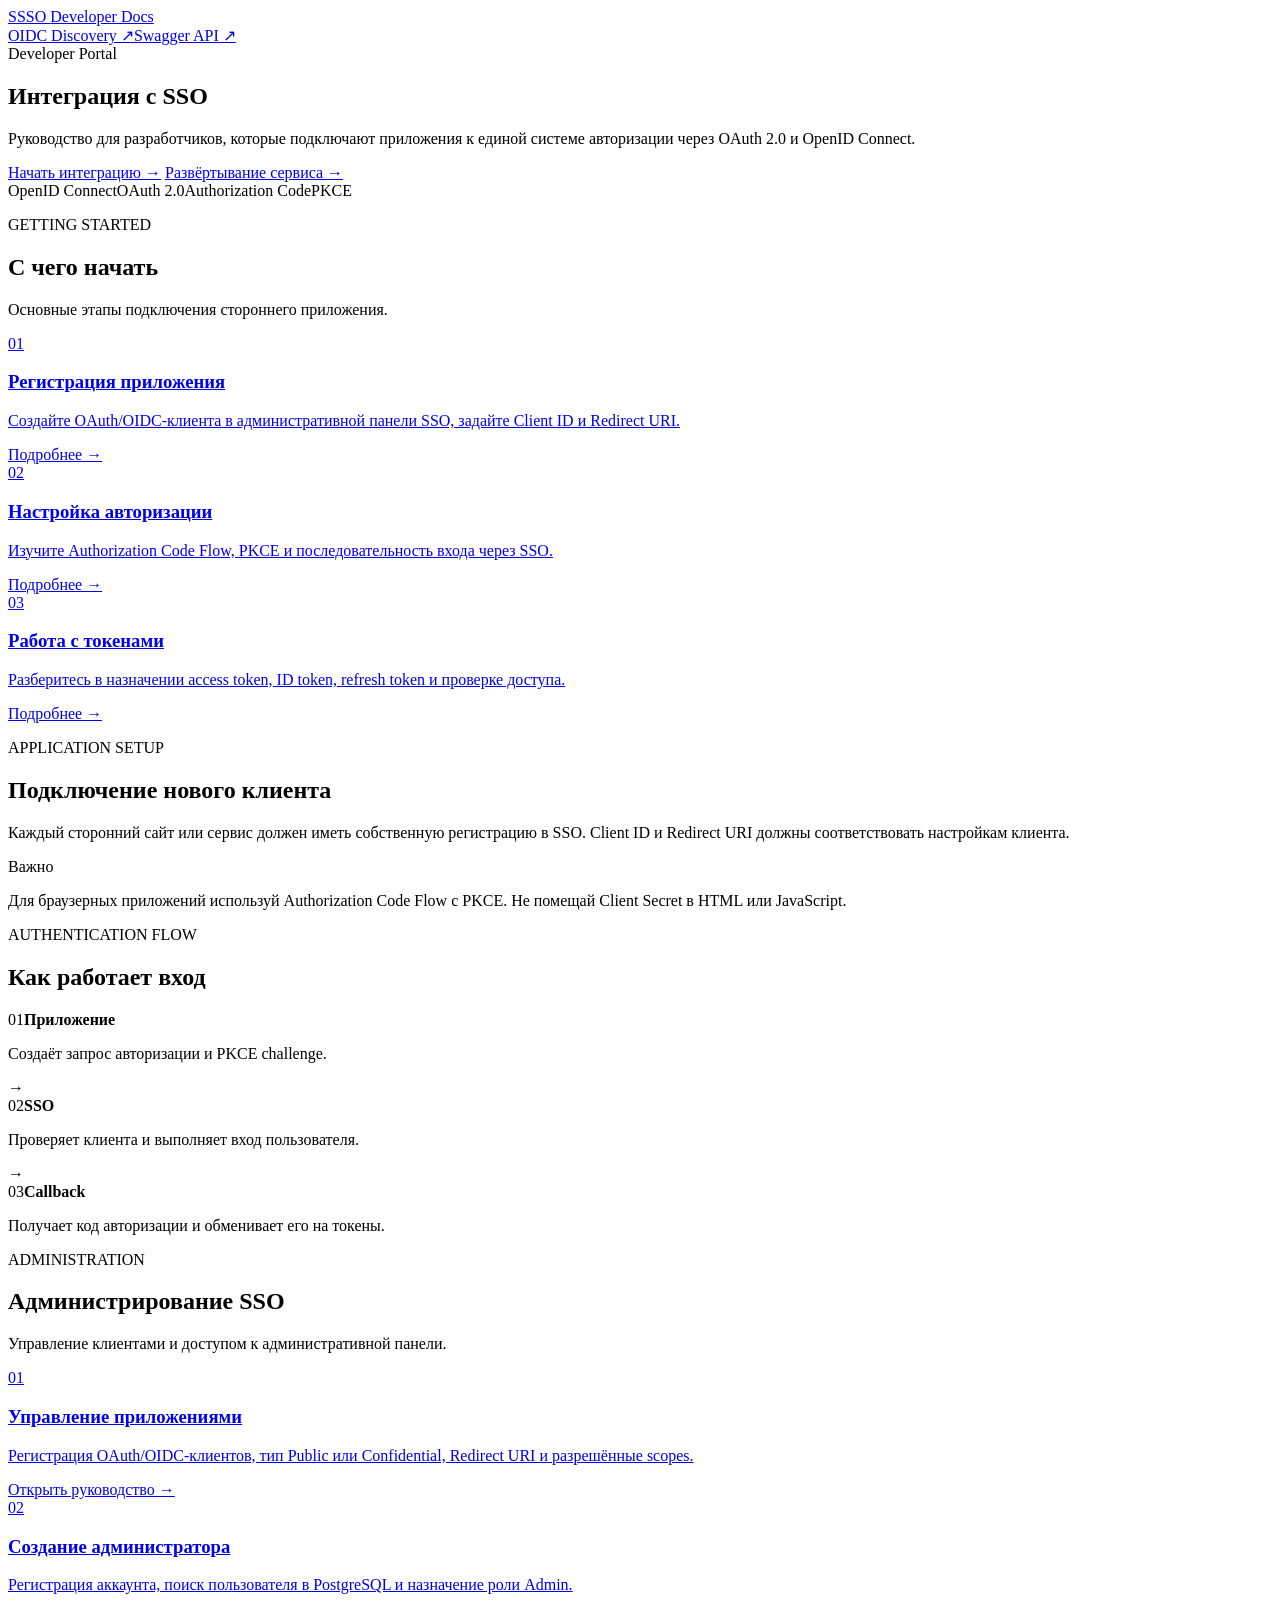
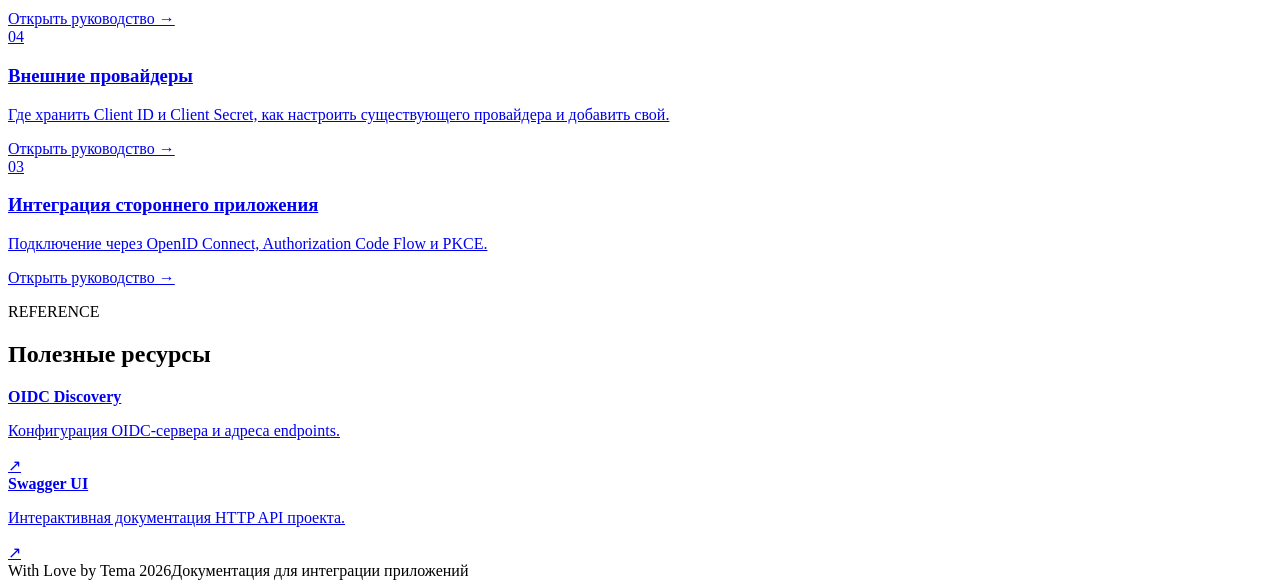
==== index.html @ 97f21097 "Add docs for SSO Service" ====
<!doctype html>
<html lang="ru">
  <head>
    <meta charset="UTF-8" />
    <meta name="viewport" content="width=device-width, initial-scale=1" />
    <meta
      name="description"
      content="Документация SSO: OpenID Connect, OAuth 2.0, управление приложениями и администраторами."
    />
    <title>SSO Developer Docs</title>
    <link rel="stylesheet" href="./assets/docs.css" />
  </head>
  <body>
    <header class="topbar">
      <a class="brand" href="./index.html"
        ><span class="brand-icon">S</span
        ><span>SSO <span class="brand-muted">Developer Docs</span></span></a
      >
      <nav class="top-links">
        <a
          href="/.well-known/openid-configuration"
          target="_blank"
          rel="noreferrer"
          >OIDC Discovery ↗</a
        ><a
          href="/https:/https://swagger.io/product/?utm_source=google-paid&utm_medium=ppcg&utm_campaign=G+-+API+Hub+-+EMEA+-+NB&utm_term=generate%20api%20docs&utm_content=p&gclsrc=aw.ds&gad_source=1&gad_campaignid=22683279347&gbraid=0AAAAAD_lD12zWkUJng0uIeeUPPzYpcs_p&gclid=CjwKCAjw56zWBhB0EiwAdPOQOXwqYuTYtVaJOTrjmv5AyWUm6wHP_3hbpvoW6pRuafMUylr0GKpf4hoCHOYQAvD_BwE.io/product/?utm_source=google-paid&utm_medium=ppcg&utm_campaign=G+-+API+Hub+-+EMEA+-+NB&utm_term=generate%20api%20docs&utm_content=p&gclsrc=aw.ds&gad_source=1&gad_campaignid=22683279347&gbraid=0AAAAAD_lD12zWkUJng0uIeeUPPzYpcs_p&gclid=CjwKCAjw56zWBhB0EiwAdPOQOXwqYuTYtVaJOTrjmv5AyWUm6wHP_3hbpvoW6pRuafMUylr0GKpf4hoCHOYQAvD_BwE"
          class="nav-button"
          >Swagger API ↗</a
        >
      </nav>
    </header>
    <main>
      <section class="hero">
        <div class="eyebrow">
          <span class="status-dot"></span>    Developer Portal     </div>
        <h1>Интеграция с <span>SSO</span></h1>
        <p class="hero-description">
          Руководство для разработчиков, которые подключают приложения к единой
          системе авторизации через OAuth 2.0 и OpenID Connect.
        </p>
        <div class="hero-actions">
          <a class="button button-primary" href="#quick-start"
            >Начать интеграцию <span>→</span></a
        </div>
        <a class="button button-secondary" href="./deployment.html"
            >Развёртывание сервиса <span>→</span></a
        </div>
        <div class="protocols">
          <span>OpenID Connect</span><span>OAuth 2.0</span
          ><span>Authorization Code</span><span>PKCE</span>
        </div>
      </section>
      <section class="section" id="quick-start">
        <div class="section-heading">
          <div>
            <p class="section-label">GETTING STARTED</p>
            <h2>С чего начать</h2>
          </div>
          <p>Основные этапы подключения стороннего приложения.</p>
        </div>
        <div class="cards">
          <a class="card" href="./applications.html"
            ><div class="card-number">01</div>
            <h3>Регистрация приложения</h3>
            <p>
              Создайте OAuth/OIDC-клиента в административной панели SSO, задайте
              Client ID и Redirect URI.
            </p>
            <span class="card-link">Подробнее →</span></a
          >
          <a class="card" href="./integration.html#authorization"
            ><div class="card-number">02</div>
            <h3>Настройка авторизации</h3>
            <p>
              Изучите Authorization Code Flow, PKCE и последовательность входа
              через SSO.
            </p>
            <span class="card-link">Подробнее →</span></a
          >
          <a class="card" href="./integration.html#tokens"
            ><div class="card-number">03</div>
            <h3>Работа с токенами</h3>
            <p>
              Разберитесь в назначении access token, ID token, refresh token и
              проверке доступа.
            </p>
            <span class="card-link">Подробнее →</span></a
          >
        </div>
      </section>
      <section class="section">
        <div class="info-panel">
          <div>
            <p class="section-label">APPLICATION SETUP</p>
            <h2>Подключение нового клиента</h2>
            <p>
              Каждый сторонний сайт или сервис должен иметь собственную
              регистрацию в SSO. Client ID и Redirect URI должны соответствовать
              настройкам клиента.
            </p>
          </div>
          <div class="info-aside">
            <span class="aside-label">Важно</span>
            <p>
              Для браузерных приложений используй Authorization Code Flow с
              PKCE. Не помещай Client Secret в HTML или JavaScript.
            </p>
          </div>
        </div>
      </section>
      <section class="section" id="authorization">
        <div class="section-heading">
          <div>
            <p class="section-label">AUTHENTICATION FLOW</p>
            <h2>Как работает вход</h2>
          </div>
        </div>
        <div class="flow">
          <div class="flow-step">
            <span>01</span><strong>Приложение</strong>
            <p>Создаёт запрос авторизации и PKCE challenge.</p>
          </div>
          <div class="flow-arrow">→</div>
          <div class="flow-step">
            <span>02</span><strong>SSO</strong>
            <p>Проверяет клиента и выполняет вход пользователя.</p>
          </div>
          <div class="flow-arrow">→</div>
          <div class="flow-step">
            <span>03</span><strong>Callback</strong>
            <p>Получает код авторизации и обменивает его на токены.</p>
          </div>
        </div>
      </section>
      <section class="section" id="administration">
        <div class="section-heading">
          <div>
            <p class="section-label">ADMINISTRATION</p>
            <h2>Администрирование SSO</h2>
          </div>
          <p>Управление клиентами и доступом к административной панели.</p>
        </div>
        <div class="cards">
          <a class="card" href="./applications.html"
            ><div class="card-number">01</div>
            <h3>Управление приложениями</h3>
            <p>
              Регистрация OAuth/OIDC-клиентов, тип Public или Confidential,
              Redirect URI и разрешённые scopes.
            </p>
            <span class="card-link">Открыть руководство →</span></a
          >
          <a class="card" href="./administration.html"
            ><div class="card-number">02</div>
            <h3>Создание администратора</h3>
            <p>
              Регистрация аккаунта, поиск пользователя в PostgreSQL и назначение
              роли Admin.
            </p>
            <span class="card-link">Открыть руководство →</span></a
          >
          <a class="card" href="./providers.html"
            ><div class="card-number">04</div>
            <h3>Внешние провайдеры</h3>
            <p>
              Где хранить Client ID и Client Secret, как настроить существующего
              провайдера и добавить свой.
            </p>
            <span class="card-link">Открыть руководство →</span></a
          >
          <a class="card" href="./integration.html"
            ><div class="card-number">03</div>
            <h3>Интеграция стороннего приложения</h3>
            <p>
              Подключение через OpenID Connect, Authorization Code Flow и PKCE.
            </p>
            <span class="card-link">Открыть руководство →</span></a
          >
        </div>
      </section>
      <!-- <section class="section" id="quick-links">
        <div class="section-heading">
          <div>
            <p class="section-label">QUICK ACCESS</p>
            <h2>Быстрые ссылки</h2>
          </div>
          <p>Основные страницы локального SSO-проекта.</p>
        </div>
        <div class="resource-list">
          <a class="resource" href="/Admin/Applications"
            ><div>
              <strong>Админ-панель</strong>
              <p>
                Управление зарегистрированными OAuth/OIDC-приложениями.
                Требуется роль Admin.
              </p>
            </div>
            <span>↗</span></a
          >
          <a class="resource" href="/oauth-test.html"
            ><div>
              <strong>Локальная тестовая страница</strong>
              <p>Проверка OAuth, PKCE и работы токенов.</p>
            </div>
            <span>↗</span></a
          >
          <a class="resource" href="/Account/Login"
            ><div>
              <strong>Авторизация / вход</strong>
              <p>Страница входа в аккаунт SSO.</p>
            </div>
            <span>↗</span></a
          >
          <a class="resource" href="/Account/Logout"
            ><div>
              <strong>Выход из аккаунта</strong>
              <p>Маршрут выхода. Может требовать POST-запрос.</p>
            </div>
            <span>↗</span></a
          >
          <a class="resource" href="/"
            ><div>
              <strong>Главная локального проекта</strong>
              <p>Корневой адрес запущенного SSO-сервиса.</p>
            </div>
            <span>↗</span></a
          >
        </div>
      </section> -->

      <section class="section" id="tokens">
        <div class="section-heading">
          <div>
            <p class="section-label">REFERENCE</p>
            <h2>Полезные ресурсы</h2>
          </div>
        </div>
        <div class="resource-list">
          <a
            class="resource"
            href="https://openid.net/specs/openid-connect-discovery-1_0.html"
            target="_blank"
            rel="noreferrer"
            ><div>
              <strong>OIDC Discovery</strong>
              <p>Конфигурация OIDC-сервера и адреса endpoints.</p>
            </div>
            <span>↗</span></a
          >
          <a
            class="resource"
            href="/https:/https://swagger.io/product/?utm_source=google-paid&utm_medium=ppcg&utm_campaign=G+-+API+Hub+-+EMEA+-+NB&utm_term=generate%20api%20docs&utm_content=p&gclsrc=aw.ds&gad_source=1&gad_campaignid=22683279347&gbraid=0AAAAAD_lD12zWkUJng0uIeeUPPzYpcs_p&gclid=CjwKCAjw56zWBhB0EiwAdPOQOXwqYuTYtVaJOTrjmv5AyWUm6wHP_3hbpvoW6pRuafMUylr0GKpf4hoCHOYQAvD_BwE.io/product/?utm_source=google-paid&utm_medium=ppcg&utm_campaign=G+-+API+Hub+-+EMEA+-+NB&utm_term=generate%20api%20docs&utm_content=p&gclsrc=aw.ds&gad_source=1&gad_campaignid=22683279347&gbraid=0AAAAAD_lD12zWkUJng0uIeeUPPzYpcs_p&gclid=CjwKCAjw56zWBhB0EiwAdPOQOXwqYuTYtVaJOTrjmv5AyWUm6wHP_3hbpvoW6pRuafMUylr0GKpf4hoCHOYQAvD_BwE"
            ><div>
              <strong>Swagger UI</strong>
              <p>Интерактивная документация HTTP API проекта.</p>
            </div>
            <span>↗</span></a
          >
        </div>
      </section>
      <footer>
        <span>With Love by Tema 2026</span
        ><span>Документация для интеграции приложений</span>
      </footer>
    </main>
  </body>
</html>
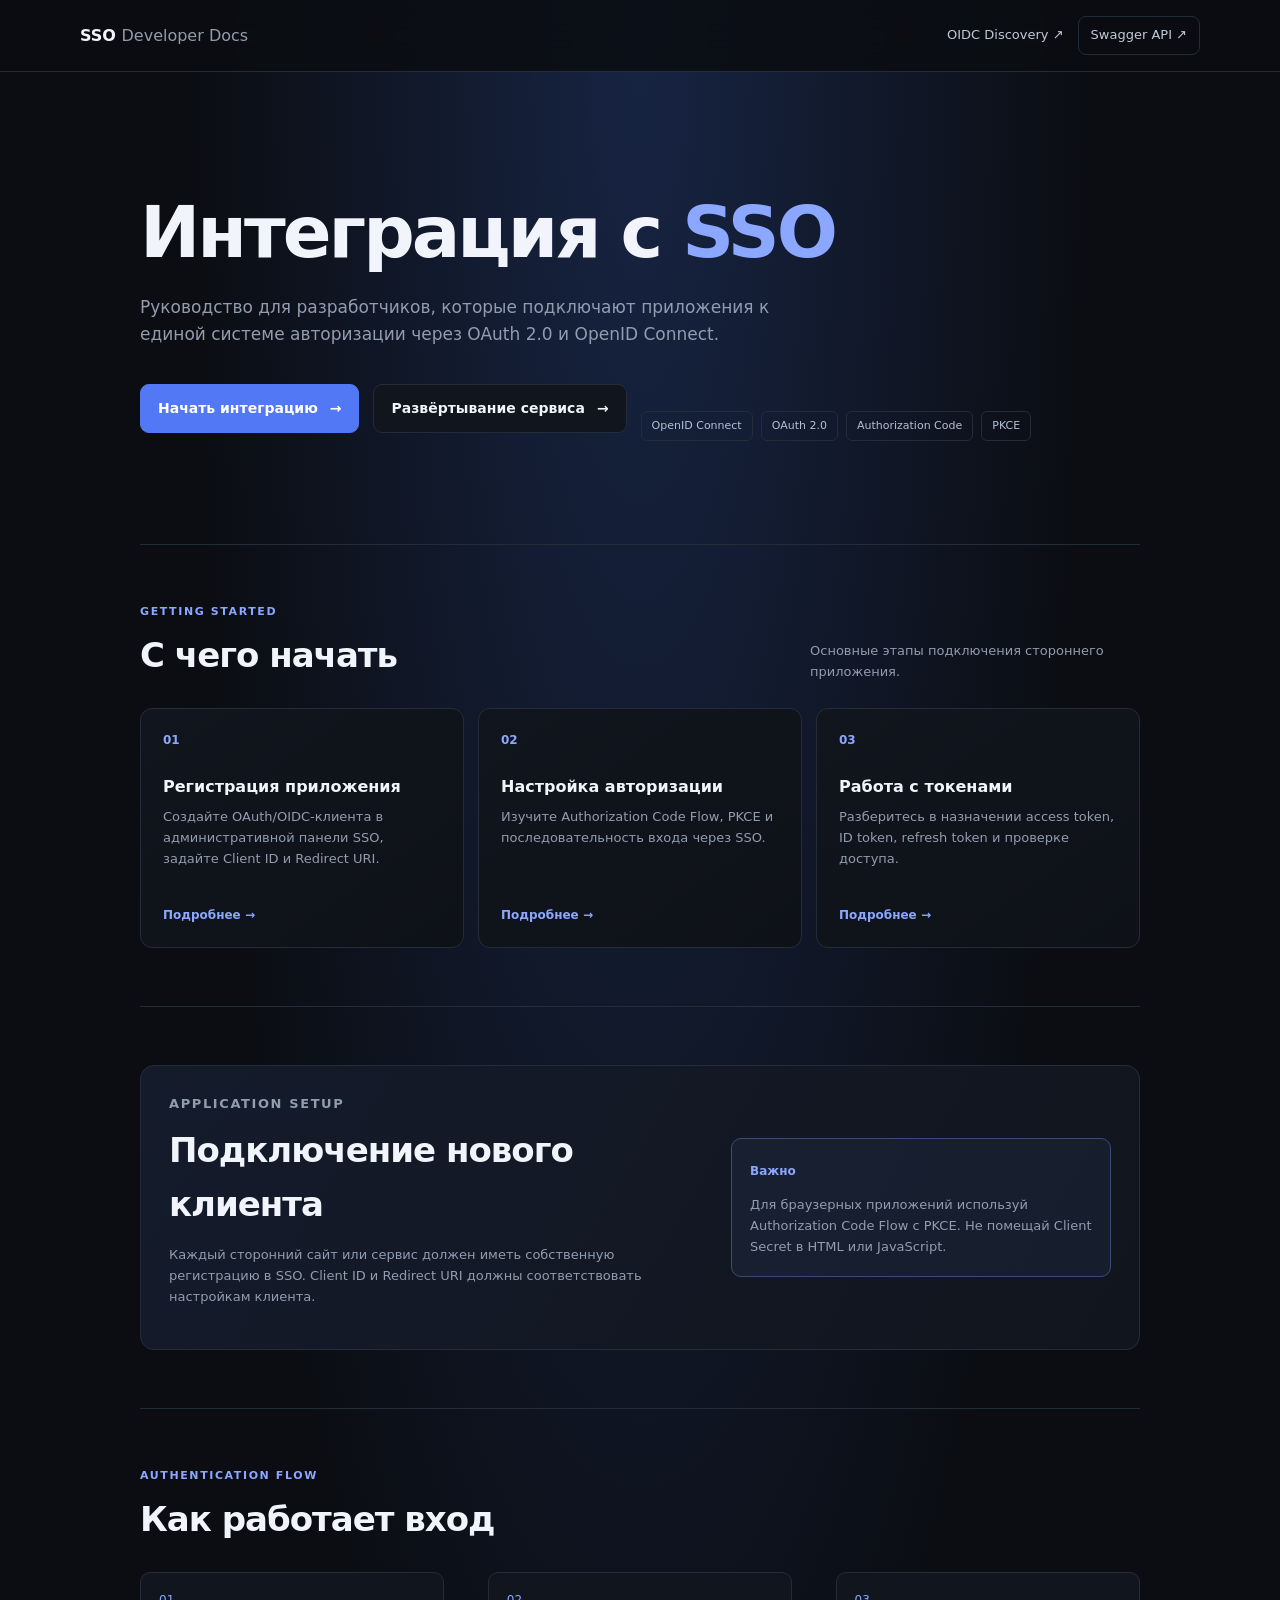
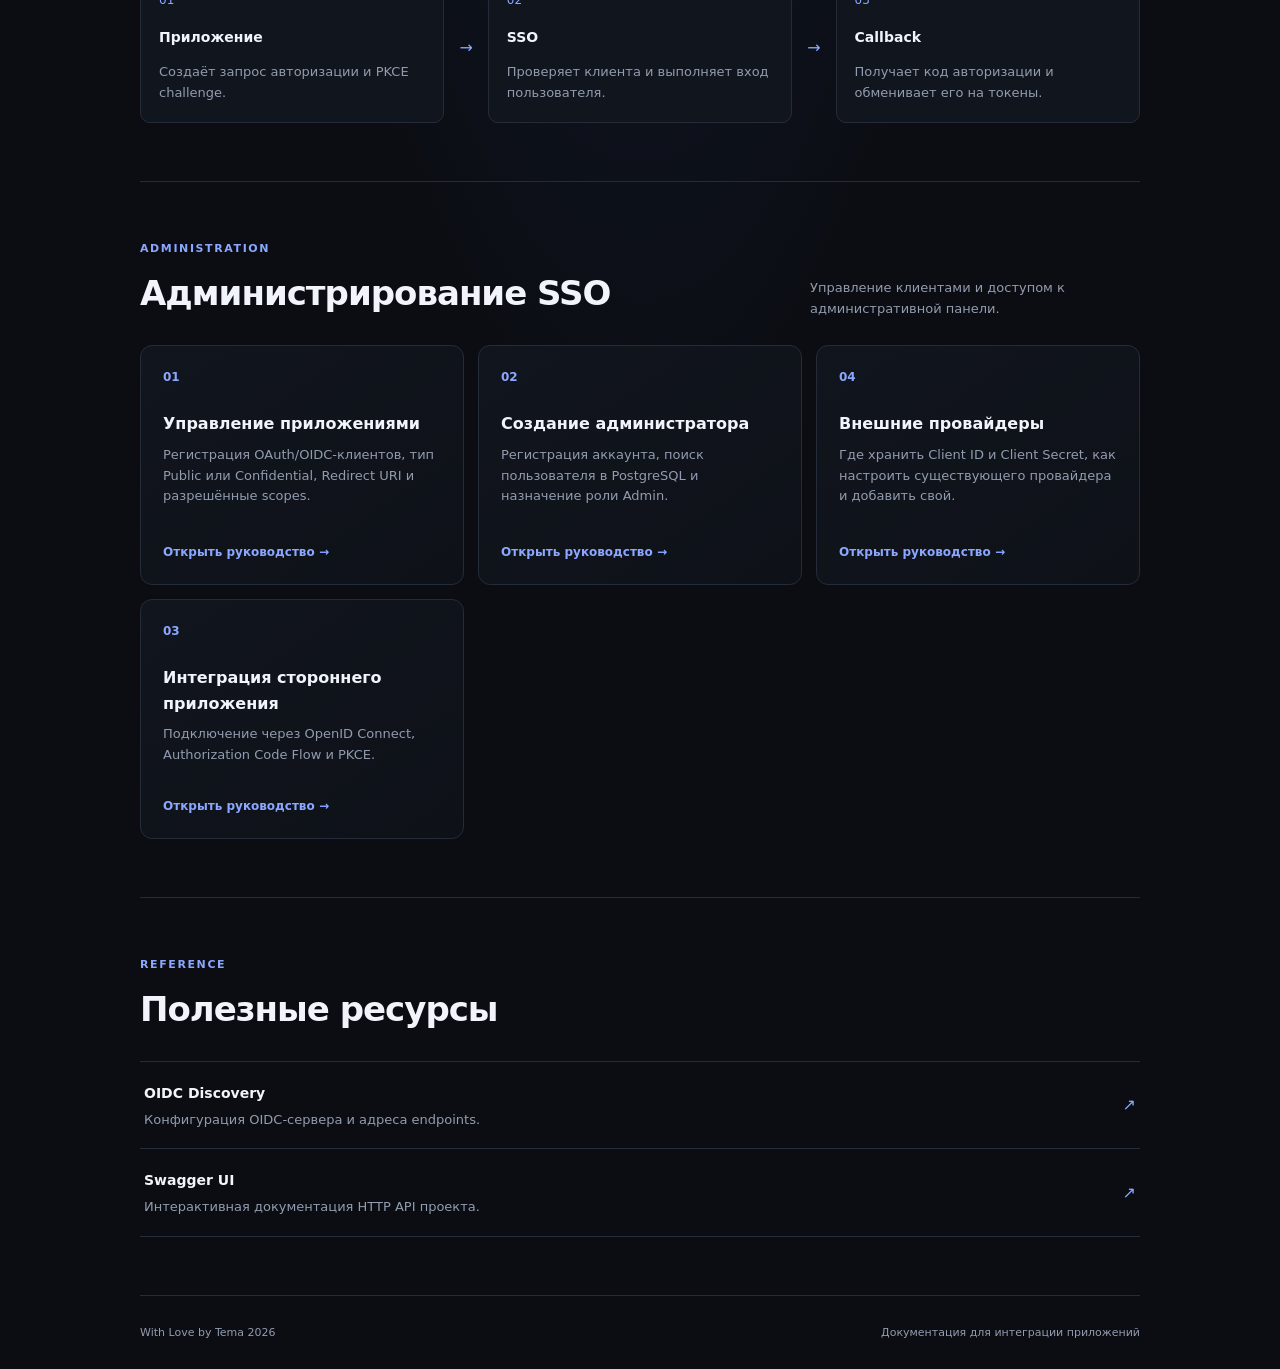
==== commit 40c906f7: "Update index.html" ====
--- a/index.html
+++ b/index.html
@@ -8,7 +8,7 @@
       content="Документация SSO: OpenID Connect, OAuth 2.0, управление приложениями и администраторами."
     />
     <title>SSO Developer Docs</title>
-    <link rel="stylesheet" href="./assets/docs.css" />
+    <link rel="stylesheet" href="./docs.css" />
   </head>
   <body>
     <header class="topbar">
--- a/docs.css
+++ b/docs.css
@@ -0,0 +1,446 @@
+:root {
+  color-scheme: dark;
+  --bg: #0b0d12;
+  --surface: #11151d;
+  --surface-hover: #171d28;
+  --border: #252c39;
+  --text: #f1f4fa;
+  --muted: #929caf;
+  --accent: #8ba7ff;
+  --accent-strong: #5378f6;
+}
+
+* {
+  box-sizing: border-box;
+}
+
+html {
+  scroll-behavior: smooth;
+  scroll-padding-top: 90px;
+}
+
+body {
+  margin: 0;
+  background:
+    radial-gradient(ellipse at 50% 0%, #172443 0%, transparent 50%), var(--bg);
+  color: var(--text);
+  font-family:
+    Inter,
+    ui-sans-serif,
+    system-ui,
+    -apple-system,
+    sans-serif;
+  line-height: 1.6;
+}
+
+a {
+  color: inherit;
+  text-decoration: none;
+}
+
+.topbar {
+  position: sticky;
+  top: 0;
+  z-index: 10;
+  display: flex;
+  align-items: center;
+  justify-content: space-between;
+  gap: 24px;
+  min-height: 72px;
+  padding: 12px max(24px, calc((100% - 1120px) / 2));
+  background: rgb(11 13 18 / 88%);
+  border-bottom: 1px solid var(--border);
+  backdrop-filter: blur(16px);
+}
+
+.brand,
+.top-links,
+.hero-actions,
+.protocols {
+  display: flex;
+  align-items: center;
+  gap: 14px;
+}
+
+.brand {
+  font-weight: 750;
+  white-space: nowrap;
+}
+
+.brand-icon {
+  display: grid;
+  width: 34px;
+  height: 34px;
+  place-items: center;
+  border-radius: 10px;
+  color: white;
+  background: linear-gradient(135deg, #7197ff, #4e57d9);
+  display: none;
+}
+
+.brand-muted {
+  color: var(--muted);
+  font-weight: 500;
+}
+
+.top-links {
+  font-size: 13px;
+  color: #c1c9d9;
+}
+
+.top-links a:hover,
+.resource:hover {
+  color: var(--accent);
+}
+
+.nav-button {
+  padding: 8px 12px;
+  border: 1px solid var(--border);
+  border-radius: 8px;
+}
+
+main {
+  width: min(100% - 40px, 1000px);
+  margin: 0 auto;
+}
+
+.hero {
+  padding: 100px 0 75px;
+  border-bottom: 1px solid var(--border);
+}
+
+.eyebrow,
+.section-label {
+  color: var(--accent);
+  font-size: 11px;
+  font-weight: 750;
+  letter-spacing: 1.6px;
+}
+
+.eyebrow {
+  display: none !important;
+  display: flex;
+  align-items: center;
+  gap: 9px;
+}
+
+.status-dot {
+  width: 7px;
+  height: 7px;
+  border-radius: 50%;
+  background: #79dda7;
+  box-shadow: 0 0 12px rgb(121 221 167 / 45%);
+}
+
+h1 {
+  margin: 22px 0;
+  font-size: clamp(42px, 7vw, 72px);
+  line-height: 1.08;
+  letter-spacing: -3px;
+}
+
+h1 span {
+  color: var(--accent);
+}
+
+.hero-description {
+  max-width: 650px;
+  color: var(--muted);
+  font-size: 17px;
+}
+
+.hero-actions {
+  flex-wrap: wrap;
+  margin: 28px 0;
+}
+
+.button {
+  display: inline-flex;
+  align-items: center;
+  gap: 12px;
+  padding: 12px 17px;
+  border: 1px solid var(--border);
+  border-radius: 9px;
+  font-size: 14px;
+  font-weight: 650;
+  transition:
+    transform 0.15s,
+    background 0.15s;
+}
+
+.button:hover {
+  transform: translateY(-2px);
+}
+
+.button-primary {
+  background: var(--accent-strong);
+  border-color: var(--accent-strong);
+  color: white;
+}
+
+.button-primary:hover {
+  background: #6487ff;
+}
+
+.button-secondary {
+  background: var(--surface);
+}
+
+.protocols {
+  flex-wrap: wrap;
+  gap: 8px;
+  margin-top: 35px;
+}
+
+.protocols span {
+  padding: 5px 10px;
+  border: 1px solid var(--border);
+  border-radius: 6px;
+  color: #b7c0d1;
+  font-size: 11px;
+}
+
+.section {
+  padding: 58px 0;
+  border-bottom: 1px solid var(--border);
+}
+
+.section-heading {
+  display: flex;
+  justify-content: space-between;
+  align-items: end;
+  gap: 24px;
+  margin-bottom: 25px;
+}
+
+.section-label {
+  margin: 0 0 8px;
+}
+
+h2 {
+  margin: 0;
+  font-size: clamp(25px, 4vw, 34px);
+  letter-spacing: -1px;
+}
+
+.section-heading > p {
+  max-width: 330px;
+  margin: 0;
+  color: var(--muted);
+  font-size: 13px;
+}
+
+.cards {
+  display: grid;
+  grid-template-columns: repeat(3, minmax(0, 1fr));
+  gap: 14px;
+}
+
+.card {
+  display: flex;
+  flex-direction: column;
+  min-height: 240px;
+  padding: 22px;
+  border: 1px solid var(--border);
+  border-radius: 12px;
+  background: linear-gradient(145deg, var(--surface), #0e1118);
+  transition:
+    border-color 0.2s,
+    transform 0.2s,
+    background 0.2s;
+}
+
+.card:hover {
+  border-color: #536ca9;
+  background: var(--surface-hover);
+  transform: translateY(-3px);
+}
+
+.card-number {
+  color: var(--accent);
+  font-size: 12px;
+  font-weight: 750;
+}
+
+.card h3 {
+  margin: 24px 0 8px;
+  font-size: 16px;
+}
+
+.card p,
+.info-panel p,
+.flow-step p,
+.resource p {
+  color: var(--muted);
+  font-size: 13px;
+}
+
+.card p {
+  margin: 0 0 20px;
+}
+
+.card-link {
+  margin-top: auto;
+  color: var(--accent);
+  font-size: 12px;
+  font-weight: 650;
+}
+
+.info-panel {
+  display: grid;
+  grid-template-columns: 1.4fr 1fr;
+  gap: 30px;
+  padding: 28px;
+  border: 1px solid var(--border);
+  border-radius: 14px;
+  background: linear-gradient(120deg, #141b2b, #11151d);
+}
+
+.info-panel h2 {
+  margin: 8px 0 14px;
+}
+
+.info-aside {
+  align-self: center;
+  padding: 18px;
+  border: 1px solid #3a4c76;
+  border-radius: 10px;
+  background: rgb(80 110 190 / 9%);
+}
+
+.aside-label {
+  color: var(--accent);
+  font-size: 12px;
+  font-weight: 750;
+}
+
+.info-aside p {
+  margin-bottom: 0;
+}
+
+.flow {
+  display: grid;
+  grid-template-columns: 1fr auto 1fr auto 1fr;
+  align-items: center;
+  gap: 15px;
+}
+
+.flow-step {
+  height: 100%;
+  padding: 18px;
+  border: 1px solid var(--border);
+  border-radius: 10px;
+  background: var(--surface);
+}
+
+.flow-step > span {
+  display: block;
+  margin-bottom: 14px;
+  color: var(--accent);
+  font-size: 12px;
+}
+
+.flow-step strong {
+  font-size: 14px;
+}
+
+.flow-step p {
+  margin-bottom: 0;
+}
+
+.flow-arrow {
+  color: var(--accent);
+}
+
+.resource-list {
+  border-top: 1px solid var(--border);
+}
+
+.resource {
+  display: flex;
+  justify-content: space-between;
+  align-items: center;
+  gap: 20px;
+  padding: 18px 4px;
+  border-bottom: 1px solid var(--border);
+}
+
+.resource strong {
+  font-size: 14px;
+}
+
+.resource p {
+  margin: 4px 0 0;
+}
+
+.resource > span {
+  color: var(--accent);
+}
+
+footer {
+  display: flex;
+  justify-content: space-between;
+  gap: 20px;
+  padding: 28px 0;
+  color: var(--muted);
+  font-size: 11px;
+}
+
+@media (max-width: 700px) {
+  .topbar {
+    padding: 12px 18px;
+  }
+
+  .brand-muted {
+    display: none;
+  }
+
+  .top-links {
+    gap: 10px;
+  }
+
+  main {
+    width: min(100% - 32px, 1000px);
+  }
+
+  .hero {
+    padding: 70px 0 50px;
+  }
+
+  .cards,
+  .info-panel {
+    grid-template-columns: 1fr;
+  }
+
+  .card {
+    min-height: 190px;
+  }
+
+  .section-heading {
+    align-items: start;
+    flex-direction: column;
+  }
+
+  .flow {
+    grid-template-columns: 1fr;
+  }
+
+  .flow-arrow {
+    text-align: center;
+    transform: rotate(90deg);
+  }
+
+  footer {
+    flex-direction: column;
+    gap: 6px;
+  }
+}
+
+@media (prefers-reduced-motion: reduce) {
+  *,
+  *::before,
+  *::after {
+    scroll-behavior: auto !important;
+    transition: none !important;
+  }
+}
